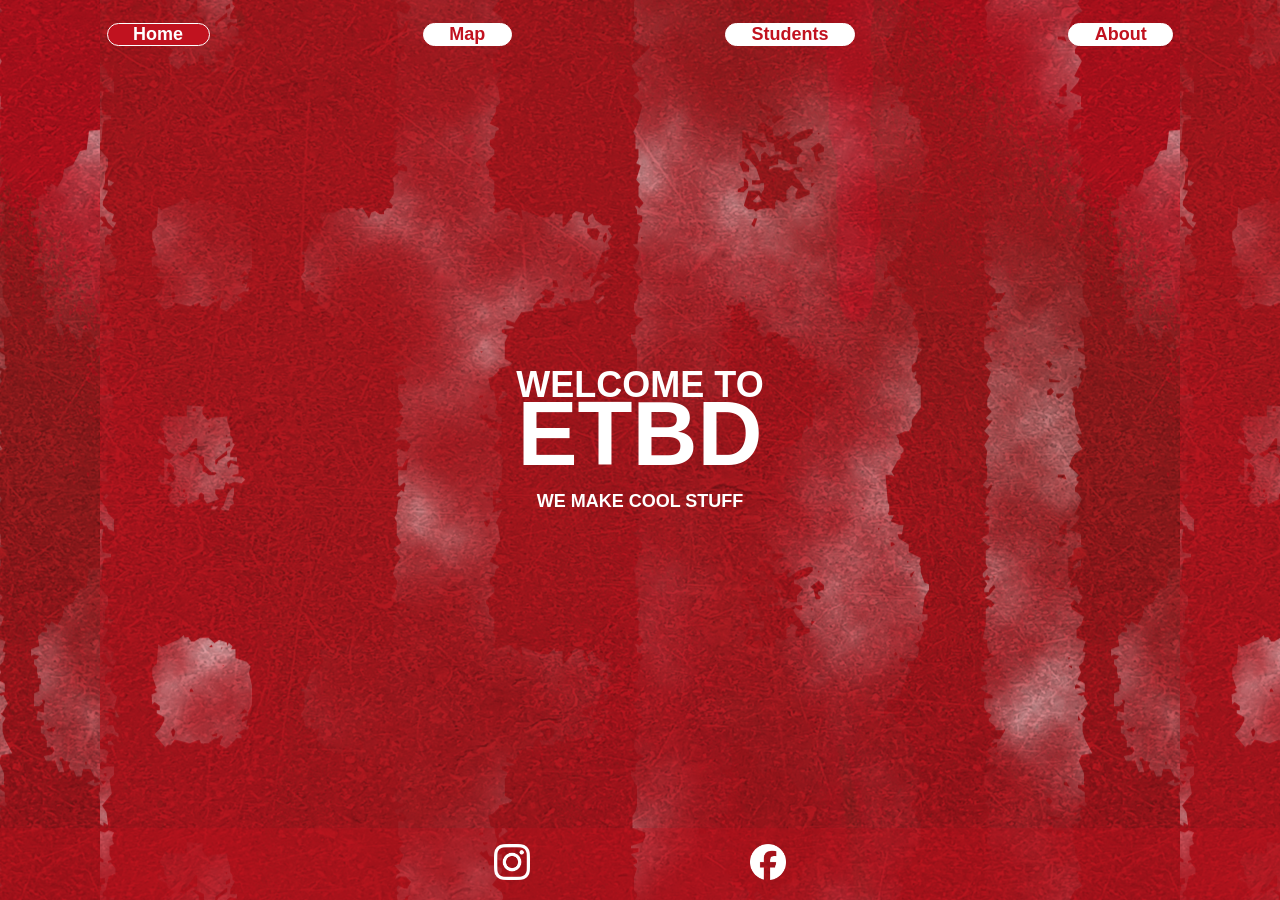
==== index.html @ b8ee252c "links" ====
<!DOCTYPE html>
<html lang="en">
<head>
    <meta charset="UTF-8">
    <meta name="viewport" content="width=device-width, initial-scale=1.0">
    <title>Campus Map</title>
    <link rel="stylesheet" href="styles.css">
</head>
<body>

    <div class="navigationBar">
        <ul>
            <li class="currentPage">
                Home
            </li>
            <li onclick="pageLocation('map')">
                Map
            </li>
            <li onclick="pageLocation('students')">
                Students
            </li>
            <li onclick="pageLocation('about')">
                About
            </li>
        </ul>
    </div>
    <div class="welcome">
        WELCOME TO <br> <span>ETBD</span>
        <br>
        <div class="weMakeCoolStuff">
            WE MAKE COOL STUFF
        </div>
    </div>
    <div class="footerHolder">
        <div class="footer">
            <ul>
                <li onclick="goInstagram()">
                    <img src="img/instagram.png">
                </li>
                <li onclick="goFacebook()">
                    <img src="img/facebook.png">
                </li>
            </ul>
        </div>
    </div>
    <script src="script.js"></script>
</body>
</html>
---- styles.css ----
body{
    margin: 0;
    padding: 0;
    /* background-color: #161616; */
    background-image: url(img/background.png);
    background-size: fill;
    background-position: center;
    /* height: 100vh; */
    background-color: #c1121f;
}

.navigationBar{
    position: absolute;
    width: 100%;
    display: flex;
    height: 8vh;
    top: 0;
}

.navigationBar ul{
    margin-left: 0;
    padding-left: 0;
    display: flex;
    width: 100%;
    justify-content: space-around;
    align-items: center;
    height: 4vh;
}

.navigationBar ul li{
    list-style: none;
    padding-left: 2%;
    padding-right: 2%;
    border-radius: 2vh;
    font-family: Arial, Helvetica, sans-serif;
    color: #C1121F;
    font-size: 2vh;
    border: 0.1vh solid #FFFFFF;
    font-weight: 800;
    background-color: #FFFFFF;
}

.navigationBar ul li:hover{
    cursor: pointer;
    background-color: #c1121f;
    color: #FFFFFF;
    border: 0.1vh solid #FFFFFF;
}
.welcome{
    color: #FFFFFF;
    font-family: Arial, Helvetica, sans-serif;
    font-weight: 800;
    text-align: center;
    width: 100%;
    margin-top: 40vh;
    font-size: 4vh;
    line-height: 5.5vh;
}
.welcome span{
    font-size: 10vh;
}
.welcome .weMakeCoolStuff{
    font-size: 2vh;
    animation: 2s weMakeCoolStuff infinite;
}
@keyframes weMakeCoolStuff{
    0%{
        font-family: Arial, Helvetica, sans-serif'
    }
    10%{
        font-family: 'Courier New', Courier, monospace;
    }
    20%{
        font-family: 'Trebuchet MS', 'Lucida Sans Unicode', 'Lucida Grande', 'Lucida Sans', Arial, sans-serif;
    }
    30%{
        font-family: Georgia, 'Times New Roman', Times, serif;
    }
    40%{
        font-family: Cambria, Cochin, Georgia, Times, 'Times New Roman', serif;
    }
    50%{
        font-family: 'Segoe UI', Tahoma, Geneva, Verdana, sans-serif
    }
    60%{
        font-family:'Lucida Sans', 'Lucida Sans Regular', 'Lucida Grande', 'Lucida Sans Unicode', Geneva, Verdana, sans-serif
    }
    70%{
        font-family:'Franklin Gothic Medium', 'Arial Narrow', Arial, sans-serif
    }
    80%{
        font-family: Impact, Haettenschweiler, 'Arial Narrow Bold', sans-serif;
    }
    90%{
        font-family:'Gill Sans', 'Gill Sans MT', Calibri, 'Trebuchet MS', sans-serif;
    }
    100%{
        font-family: Cambria, Cochin, Georgia, Times, 'Times New Roman', serif;
    }
}
.introPopup{
    position: fixed;
    top: 0;
    left: 0;
    width: 100%;
    height: 100vh;
    background-color: rgba(0, 0, 0, 0.75);
    display: flex;
    justify-content: center;
    align-items: center;
    z-index: 999;
}
.navigationBar ul li.currentPage{
    background-color: #c1121f;
    color: #FFFFFF;
}
.popupBox{
    width: 40%;
    min-width: 300px;
    padding: 3vh;
    background-color: #c1121f;
    border: 0.2vh solid #FFFFFF;
    border-radius: 2vh;
    color: white;
    font-family: Arial, Helvetica, sans-serif;
    text-align: center;
}

.popupBox h1{
    margin-top: 0;
    font-size: 3vh;
}

.popupBox p{
    font-size: 1.8vh;
    line-height: 1.5;
}

.popupBox ul{
    text-align: left;
    margin: 2vh auto;
    width: 80%;
}

.popupBox li{
    margin-bottom: 1vh;
    font-size: 1.6vh;
}

.popupBox button{
    padding: 1vh 2vh;
    border: 0.1vh solid white;
    background-color: #c1121f;
    color: white;
    border-radius: 1vh;
    font-weight: bold;
    cursor: pointer;
}

.popupBox button:hover{
    background-color: white;
    color: #161616;
}
.students{
    width: 80%;
    margin-left: 10%;
    color: #000000;
    font-family: Arial, Helvetica, sans-serif;
    margin-top: 10vh;
    background-color: #FFFFFF;
    border-radius: 1vh;
    padding-bottom: 1vh;
    padding-top: 2vh;
    margin-bottom: 10vh;
}
.search{
    background-color: #bababa;
    width: 80%;
    margin-left: 10%;
    height: 2vh;
    border-radius: 2vh;
    color: #FFFFFF;
    padding-left: 1vh;
    margin-top: 1vh;
}
.students .title{
    text-align: center;
    font-weight: 800;
}
.studentList ul{
    list-style-type: none;
}
.students .red::before{
    content: '';
    display: inline-block;
    width: 1vh;
    height: 1vh;
    background-color: #f00000;
    border-radius: 0.5vh;
    margin-right: 0.5vh;
}
.students .orange::before{
    content: '';
    display: inline-block;
    width: 1vh;
    height: 1vh;
    background-color: #f0a000;
    border-radius: 0.5vh;
    margin-right: 0.5vh;
}
.students .yellow::before{
    content: '';
    display: inline-block;
    width: 1vh;
    height: 1vh;
    background-color: #efd126;
    border-radius: 0.5vh;
    margin-right: 0.5vh;
}
.students .green::before{
    content: '';
    display: inline-block;
    width: 1vh;
    height: 1vh;
    background-color: #0bc52a;
    border-radius: 0.5vh;
    margin-right: 0.5vh;
}
.students .blue::before{
    content: '';
    display: inline-block;
    width: 1vh;
    height: 1vh;
    background-color: #0f82cf;
    border-radius: 0.5vh;
    margin-right: 0.5vh;
}
.about{
    width: 80%;
    margin-left: 10%;
    margin-top: 14vh;
    color: #FFFFFF;
    font-family: Arial, Helvetica, sans-serif;
}
.about .title{
    font-size: 4vh;
    font-weight: 700;
    margin-bottom: 1vh;
    color: #c1121f;
    background-color: #FFFFFF;
    width: fit-content;
    padding: 0.4vh;
}
.footerHolder{
    width: 100%;
    height: 8vh;
    background-color: #c1121f50;
    position: fixed;
    bottom: 0;
}
.footer{
    margin-bottom: 2vh;
    justify-content: center;
    width: 40%;
    margin-left: 30%;
}
.footer ul{
    width: 100%;
    margin-left: 30%;
    display: flex;
    justify-content: space-around;
    margin-left: 0vh;
    padding-left: 0vh;
}
.footer ul li{
    list-style-type: none;
    padding-left: 0vh;
    margin-left: 0vh;
}
.footer ul li img{
    height: 4vh;
}
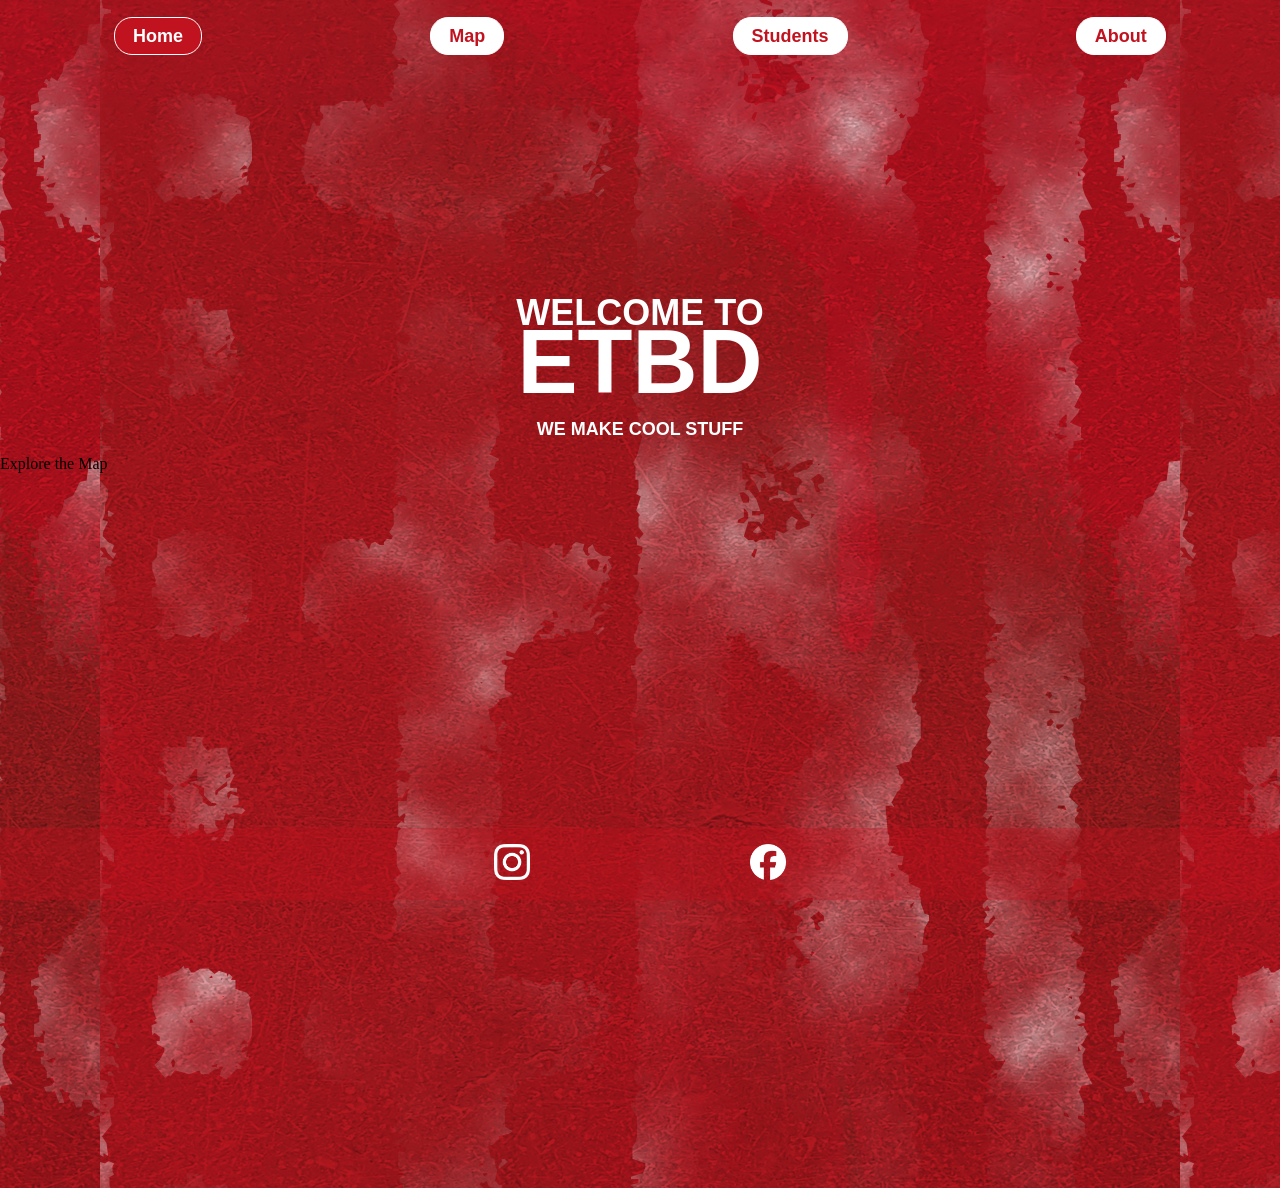
==== commit abf59231: "add CTA button underneath title" ====
--- a/index.html
+++ b/index.html
@@ -31,6 +31,8 @@
             WE MAKE COOL STUFF
         </div>
     </div>
+
+<div class="ctaButton" onclick="pageLocation('map')">Explore the Map</div>    
     <div class="footerHolder">
         <div class="footer">
             <ul>
--- a/styles.css
+++ b/styles.css
@@ -1,11 +1,10 @@
 body{
     margin: 0;
     padding: 0;
-    /* background-color: #161616; */
     background-image: url(img/background.png);
     background-size: fill;
     background-position: center;
-    /* height: 100vh; */
+    min-height: 100vh;
     background-color: #c1121f;
 }
 
@@ -15,57 +14,67 @@
     display: flex;
     height: 8vh;
     top: 0;
+    left: 0;
+    z-index: 10;
 }
 
 .navigationBar ul{
-    margin-left: 0;
-    padding-left: 0;
+    margin: 0;
+    padding: 0;
     display: flex;
     width: 100%;
     justify-content: space-around;
     align-items: center;
-    height: 4vh;
+    height: 8vh;
 }
 
 .navigationBar ul li{
     list-style: none;
-    padding-left: 2%;
-    padding-right: 2%;
+    padding: 0.8vh 2vh;
     border-radius: 2vh;
     font-family: Arial, Helvetica, sans-serif;
-    color: #C1121F;
+    color: #c1121f;
     font-size: 2vh;
-    border: 0.1vh solid #FFFFFF;
+    border: 0.1vh solid #ffffff;
     font-weight: 800;
-    background-color: #FFFFFF;
+    background-color: #ffffff;
 }
 
 .navigationBar ul li:hover{
     cursor: pointer;
     background-color: #c1121f;
-    color: #FFFFFF;
-    border: 0.1vh solid #FFFFFF;
-}
+    color: #ffffff;
+    border: 0.1vh solid #ffffff;
+}
+
+.navigationBar ul li.currentPage{
+    background-color: #c1121f;
+    color: #ffffff;
+}
+
 .welcome{
-    color: #FFFFFF;
+    color: #ffffff;
     font-family: Arial, Helvetica, sans-serif;
     font-weight: 800;
     text-align: center;
     width: 100%;
-    margin-top: 40vh;
+    margin-top: 32vh;
     font-size: 4vh;
     line-height: 5.5vh;
 }
+
 .welcome span{
     font-size: 10vh;
 }
-.welcome .weMakeCoolStuff{
+
+.weMakeCoolStuff{
     font-size: 2vh;
-    animation: 2s weMakeCoolStuff infinite;
-}
+    animation: weMakeCoolStuff 2s infinite;
+}
+
 @keyframes weMakeCoolStuff{
     0%{
-        font-family: Arial, Helvetica, sans-serif'
+        font-family: Arial, Helvetica, sans-serif;
     }
     10%{
         font-family: 'Courier New', Courier, monospace;
@@ -80,24 +89,25 @@
         font-family: Cambria, Cochin, Georgia, Times, 'Times New Roman', serif;
     }
     50%{
-        font-family: 'Segoe UI', Tahoma, Geneva, Verdana, sans-serif
+        font-family: 'Segoe UI', Tahoma, Geneva, Verdana, sans-serif;
     }
     60%{
-        font-family:'Lucida Sans', 'Lucida Sans Regular', 'Lucida Grande', 'Lucida Sans Unicode', Geneva, Verdana, sans-serif
+        font-family: 'Lucida Sans', 'Lucida Sans Regular', 'Lucida Grande', 'Lucida Sans Unicode', Geneva, Verdana, sans-serif;
     }
     70%{
-        font-family:'Franklin Gothic Medium', 'Arial Narrow', Arial, sans-serif
+        font-family: 'Franklin Gothic Medium', 'Arial Narrow', Arial, sans-serif;
     }
     80%{
         font-family: Impact, Haettenschweiler, 'Arial Narrow Bold', sans-serif;
     }
     90%{
-        font-family:'Gill Sans', 'Gill Sans MT', Calibri, 'Trebuchet MS', sans-serif;
+        font-family: 'Gill Sans', 'Gill Sans MT', Calibri, 'Trebuchet MS', sans-serif;
     }
     100%{
         font-family: Cambria, Cochin, Georgia, Times, 'Times New Roman', serif;
     }
 }
+
 .introPopup{
     position: fixed;
     top: 0;
@@ -110,20 +120,18 @@
     align-items: center;
     z-index: 999;
 }
-.navigationBar ul li.currentPage{
-    background-color: #c1121f;
-    color: #FFFFFF;
-}
+
 .popupBox{
     width: 40%;
     min-width: 300px;
     padding: 3vh;
     background-color: #c1121f;
-    border: 0.2vh solid #FFFFFF;
+    border: 0.2vh solid #ffffff;
     border-radius: 2vh;
     color: white;
     font-family: Arial, Helvetica, sans-serif;
     text-align: center;
+    box-sizing: border-box;
 }
 
 .popupBox h1{
@@ -161,93 +169,101 @@
     background-color: white;
     color: #161616;
 }
+.class .title{
+    font-size: 2vh;
+}
+.class{
+    /* background-color: #bababa; */
+    margin-top: 4vh;
+    width: 80%;
+    margin-left: 10%;
+    border-radius: 1vh;
+    border: 0.2vh solid #bababa;
+    margin-bottom: 1vh;
+}
 .students{
     width: 80%;
     margin-left: 10%;
     color: #000000;
     font-family: Arial, Helvetica, sans-serif;
     margin-top: 10vh;
-    background-color: #FFFFFF;
+    background-color: #ffffff;
     border-radius: 1vh;
     padding-bottom: 1vh;
     padding-top: 2vh;
     margin-bottom: 10vh;
 }
+
 .search{
     background-color: #bababa;
     width: 80%;
     margin-left: 10%;
-    height: 2vh;
+    height: 2.5vh;
     border-radius: 2vh;
-    color: #FFFFFF;
+    color: #ffffff;
     padding-left: 1vh;
+    padding-top: 0.6vh;
     margin-top: 1vh;
-}
+    box-sizing: border-box;
+}
+
 .students .title{
     text-align: center;
     font-weight: 800;
 }
+
 .studentList ul{
     list-style-type: none;
-}
-.students .red::before{
-    content: '';
-    display: inline-block;
-    width: 1vh;
-    height: 1vh;
-    background-color: #f00000;
-    border-radius: 0.5vh;
-    margin-right: 0.5vh;
-}
-.students .orange::before{
-    content: '';
-    display: inline-block;
-    width: 1vh;
-    height: 1vh;
-    background-color: #f0a000;
-    border-radius: 0.5vh;
-    margin-right: 0.5vh;
-}
-.students .yellow::before{
-    content: '';
-    display: inline-block;
-    width: 1vh;
-    height: 1vh;
-    background-color: #efd126;
-    border-radius: 0.5vh;
-    margin-right: 0.5vh;
-}
-.students .green::before{
-    content: '';
-    display: inline-block;
-    width: 1vh;
-    height: 1vh;
-    background-color: #0bc52a;
-    border-radius: 0.5vh;
-    margin-right: 0.5vh;
-}
+    padding-left: 4vh;
+}
+
+.students .red::before,
+.students .orange::before,
+.students .yellow::before,
+.students .green::before,
 .students .blue::before{
     content: '';
     display: inline-block;
     width: 1vh;
     height: 1vh;
-    background-color: #0f82cf;
     border-radius: 0.5vh;
     margin-right: 0.5vh;
 }
+
+.students .red::before{
+    background-color: #f00000;
+}
+
+.students .orange::before{
+    background-color: #f0a000;
+}
+
+.students .yellow::before{
+    background-color: #efd126;
+}
+
+.students .green::before{
+    background-color: #0bc52a;
+}
+
+.students .blue::before{
+    background-color: #0f82cf;
+}
+
 .about{
     width: 80%;
     margin-left: 10%;
     margin-top: 14vh;
-    color: #FFFFFF;
+    color: #ffffff;
     font-family: Arial, Helvetica, sans-serif;
 }
+
 .about .title{
     font-size: 4vh;
     font-weight: 700;
     margin-bottom: 1vh;
     color: #c1121f;
-    background-color: #FFFFFF;
+    background-color: #ffffff;
     width: fit-content;
     padding: 0.4vh;
 }
@@ -278,5 +294,311 @@
     margin-left: 0vh;
 }
 .footer ul li img{
-    height: 4vh;
-}+        height: 4vh;
+}
+.mapPage{
+    width: 90%;
+    margin-left: 5%;
+    margin-top: 12vh;
+    font-family: Arial, Helvetica, sans-serif;
+}
+
+.mapHeader{
+    text-align: center;
+    color: #ffffff;
+    margin-bottom: 3vh;
+}
+
+.mapHeader h1{
+    margin-bottom: 1vh;
+    font-size: 4vh;
+}
+
+.mapHeader p{
+    margin-top: 0;
+    font-size: 2vh;
+}
+
+.floorButtons{
+    display: flex;
+    justify-content: center;
+    gap: 1vw;
+    flex-wrap: wrap;
+    margin-bottom: 3vh;
+}
+
+.floorButton{
+    padding: 1vh 2vh;
+    border: 0.1vh solid #ffffff;
+    background-color: #ffffff;
+    color: #c1121f;
+    border-radius: 1vh;
+    font-weight: 800;
+    font-size: 1.8vh;
+    cursor: pointer;
+}
+
+.floorButton:hover{
+    background-color: #c1121f;
+    color: #ffffff;
+}
+
+.floorButton.active{
+    background-color: #c1121f;
+    color: #ffffff;
+}
+
+.mapWrapper{
+    width: 100%;
+    display: flex;
+    justify-content: center;
+}
+
+.mapContainer{
+    display: none;
+    position: relative;
+    width: 100%;
+    max-width: 950px;
+    background-color: #ffffff;
+    border-radius: 1vh;
+    padding: 1.5vh;
+    box-sizing: border-box;
+}
+
+.mapContainer.activeMap{
+    display: block;
+}
+
+.floorMap{
+    width: 100%;
+    height: auto;
+    display: block;
+    border-radius: 0.5vh;
+}
+
+.mapPin{
+    position: absolute;
+    width: 3.2%;
+    aspect-ratio: 1 / 1;
+    border-radius: 50%;
+    border: 0.3vh solid #000000;
+    background-color: #000000;
+    cursor: pointer;
+    transform: translate(-50%, -50%);
+}
+
+.mapPin::after{
+    content: '';
+    position: absolute;
+    width: 0.25vh;
+    height: 2.2vh;
+    background-color: #000000;
+    left: 50%;
+    top: 100%;
+    transform: translateX(-50%);
+}
+
+.mapPin::before{
+    content: '';
+    position: absolute;
+    width: 1.1vh;
+    height: 1.1vh;
+    background-color: #ffffff;
+    border-radius: 50%;
+    top: 50%;
+    left: 50%;
+    transform: translate(-50%, -50%);
+}
+
+.mapPin:hover{
+    transform: translate(-50%, -50%) scale(1.08);
+}
+
+.pinOne{
+    left: 29.5%;
+    top: 34%;
+}
+
+.pinTwoA{
+    left: 43.5%;
+    top: 15.5%;
+}
+
+.pinTwoB{
+    left: 84%;
+    top: 54.5%;
+}
+
+.pinThreeA{
+    left: 27.5%;
+    top: 46%;
+}
+
+.pinThreeB{
+    left: 68.5%;
+    top: 82%;
+}
+
+.mapInfoPopup{
+    position: fixed;
+    top: 0;
+    left: 0;
+    width: 100%;
+    height: 100vh;
+    background-color: rgba(0, 0, 0, 0.7);
+    display: flex;
+    justify-content: center;
+    align-items: center;
+    z-index: 1000;
+}
+
+.mapInfoPopup.hidden{
+    display: none;
+}
+
+.mapInfoBox{
+    position: relative;
+    width: 40%;
+    min-width: 300px;
+    max-width: 520px;
+    background-color: #ffffff;
+    color: #161616;
+    border-radius: 2vh;
+    padding: 3vh;
+    box-sizing: border-box;
+    text-align: left;
+}
+
+.mapInfoBox h2{
+    margin-top: 0;
+    color: #c1121f;
+    font-size: 3vh;
+}
+
+.mapInfoBox p{
+    font-size: 1.8vh;
+    line-height: 1.5;
+}
+
+.closeInfoButton{
+    position: absolute;
+    top: 1.2vh;
+    right: 1.2vh;
+    border: none;
+    background: none;
+    font-size: 2.5vh;
+    cursor: pointer;
+    color: #c1121f;
+    font-weight: bold;
+}
+
+@media screen and (max-width: 768px){
+    .mapPage{
+        width: 96%;
+        margin-left: 2%;
+        margin-top: 11vh;
+    }
+
+    .mapHeader h1{
+        font-size: 3vh;
+    }
+
+    .mapHeader p{
+        font-size: 1.7vh;
+    }
+
+    .mapInfoBox{
+        width: 88%;
+    }
+
+    .mapPin{
+        width: 4.8%;
+    }
+
+    .popupBox{
+        width: 88%;
+    }
+}
+.about {
+   width: 90%;
+   max-width: 800px;
+   margin: 40px auto;
+   text-align: center;
+   margin-top: 14vh;
+}
+
+
+.title {
+   font-size: 2em;
+   margin-bottom: 20px;
+}
+
+
+.information {
+   font-size: 1em;
+   line-height: 1.6;
+}
+
+
+
+
+.carousel-container {
+   position: relative;
+   overflow: hidden;
+   width: 90%;
+   max-width: 600px;        
+   margin: 40px auto;
+   background-color: #f0f0f0;
+   padding-bottom: 20px;
+   border-radius: 10px;
+}
+
+
+
+
+.carousel-track {
+   display: flex;
+   transition: transform 0.4s ease-in-out;
+   gap: 10px;                
+}
+
+
+
+
+.carousel-track img {
+   flex: 0 0 auto;           
+   width: 200px;              
+   aspect-ratio: 1 / 1;      
+   object-fit: cover;         
+   border-radius: 5px;
+}
+
+
+
+
+.carousel-btn {
+   position: absolute;
+   top: 50%;
+   transform: translateY(-50%);
+   background-color: rgba(0,0,0,0.5);
+   color: white;
+   border: none;
+   padding: 10px 15px;
+   cursor: pointer;
+   border-radius: 50%;
+   font-size: 18px;
+   z-index: 10;
+}
+
+
+.carousel-btn.prev { left: 10px; }
+.carousel-btn.next { right: 10px; }
+
+
+
+
+@media screen and (max-width: 768px) {
+   .carousel-track img {
+       width: 120px;         
+   }
+}
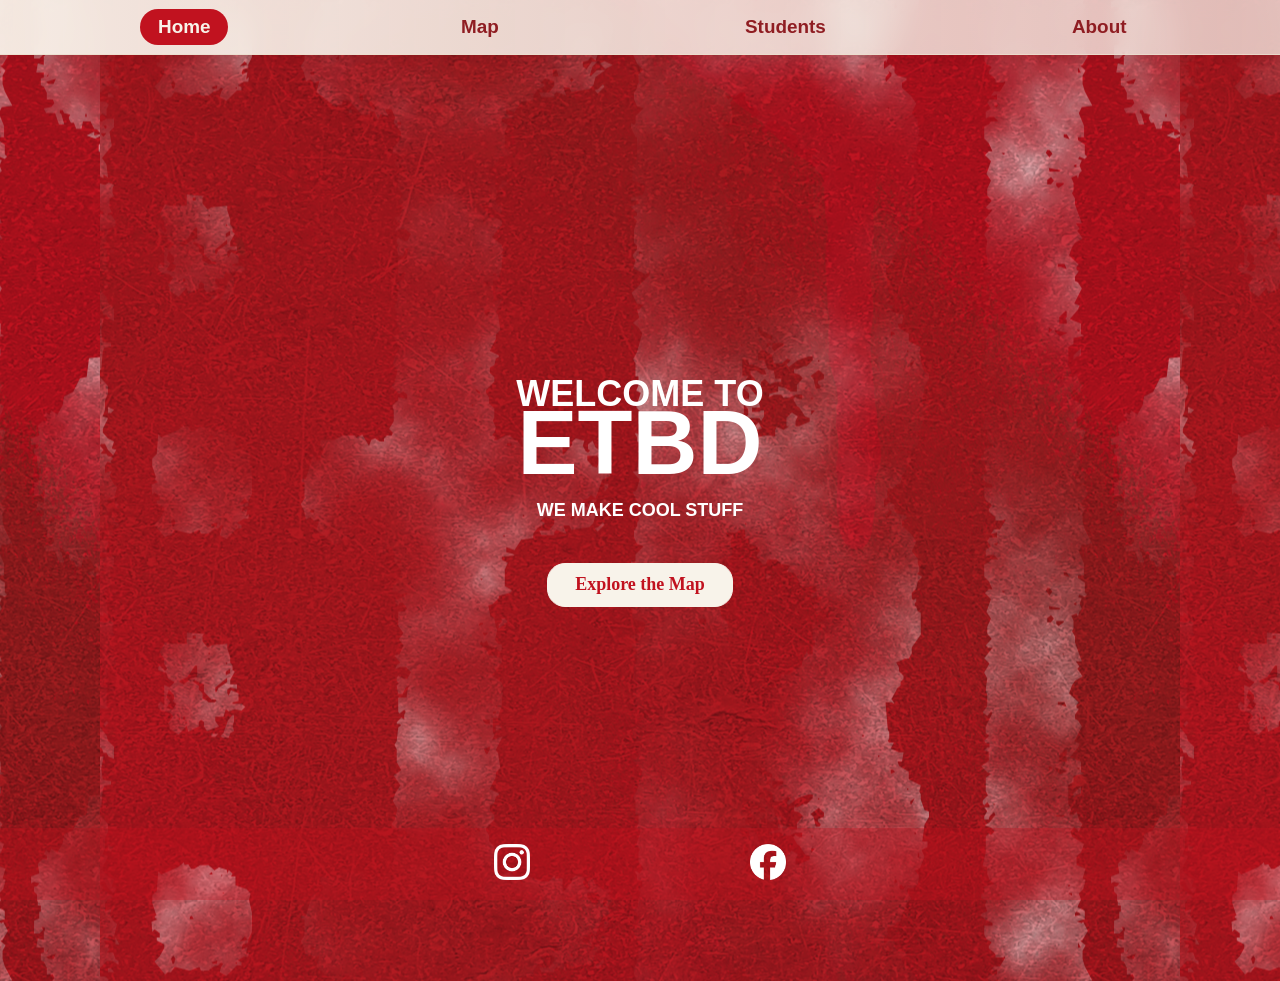
==== commit 55e9e6de: "add google tag for analytics" ====
--- a/index.html
+++ b/index.html
@@ -1,6 +1,17 @@
 <!DOCTYPE html>
 <html lang="en">
 <head>
+
+<!-- Google tag (gtag.js) -->
+<script async src="https://www.googletagmanager.com/gtag/js?id=G-32Y0ZCCJEY"></script>
+<script>
+  window.dataLayer = window.dataLayer || [];
+  function gtag(){dataLayer.push(arguments);}
+  gtag('js', new Date());
+
+  gtag('config', 'G-32Y0ZCCJEY');
+</script>
+    
     <meta charset="UTF-8">
     <meta name="viewport" content="width=device-width, initial-scale=1.0">
     <title>Campus Map</title>
--- a/styles.css
+++ b/styles.css
@@ -1,55 +1,73 @@
 body{
     margin: 0;
-    padding: 0;
     background-image: url(img/background.png);
     background-size: fill;
     background-position: center;
     min-height: 100vh;
     background-color: #c1121f;
-}
-
-.navigationBar{
-    position: absolute;
-    width: 100%;
-    display: flex;
-    height: 8vh;
+    padding-top: 9vh;
+
+}
+
+.navigationBar {
+    position: fixed;
     top: 0;
     left: 0;
-    z-index: 10;
-}
+    width: 100%;
+    height: 6vh;
+    display: flex;
+    justify-content: center;
+    align-items: center;
+    z-index: 1000;
+
+    background: linear-gradient(
+        90deg,
+        rgba(248, 243, 234, 0.95),
+        rgba(248, 243, 234, 0.75)
+    );
+
+    backdrop-filter: blur(10px);
+    -webkit-backdrop-filter: blur(10px);
+
+    border-bottom: 0.1vh solid rgba(234, 223, 206, 0.8);
+    box-shadow: 0 0.4vh 1.2vh rgba(0,0,0,0.06);
+}
+
 
 .navigationBar ul{
+    width: 90%;
+    max-width: 1000px;
     margin: 0;
     padding: 0;
     display: flex;
-    width: 100%;
-    justify-content: space-around;
+    justify-content: space-between;
     align-items: center;
-    height: 8vh;
 }
 
 .navigationBar ul li{
     list-style: none;
-    padding: 0.8vh 2vh;
-    border-radius: 2vh;
+    padding: 0.8vh 1.5vh;
+    border-radius: 999px;
     font-family: Arial, Helvetica, sans-serif;
-    color: #c1121f;
-    font-size: 2vh;
-    border: 0.1vh solid #ffffff;
-    font-weight: 800;
-    background-color: #ffffff;
+    font-size: 2.1vh;
+    font-weight: 700;
+    color: #8f1d22;
+    background: none;
+    border: none;
+    transition: all 0.2s ease;
+
 }
 
 .navigationBar ul li:hover{
     cursor: pointer;
-    background-color: #c1121f;
-    color: #ffffff;
-    border: 0.1vh solid #ffffff;
+    background-color: rgba(193, 18, 31, 0.08);
+    color: #c1121f;
 }
 
 .navigationBar ul li.currentPage{
     background-color: #c1121f;
-    color: #ffffff;
+    color: #f8f3ea;
+    padding: 0.8vh 2vh;
 }
 
 .welcome{
@@ -155,61 +173,106 @@
     font-size: 1.6vh;
 }
 
-.popupBox button{
+.popupBox button {
     padding: 1vh 2vh;
-    border: 0.1vh solid white;
+    border: 0.1vh solid #f8f3ea;
+    background-color: #f8f3ea;
+    color: #c1121f;
+    border-radius: 1vh;
+    font-weight: 800;
+    cursor: pointer;
+    transition: all 0.2s ease;
+}
+
+.popupBox button:hover {
     background-color: #c1121f;
-    color: white;
-    border-radius: 1vh;
-    font-weight: bold;
-    cursor: pointer;
-}
-
-.popupBox button:hover{
-    background-color: white;
-    color: #161616;
-}
+    color: #f8f3ea;
+    border: 0.1vh solid #f8f3ea;
+}
+
 .class .title{
-    font-size: 2vh;
-}
+    font-size: 2.2vh;
+    font-weight: 800;
+    color: #c1121f;
+    margin-bottom: 1vh;
+    padding-bottom: 0.5vh;
+    border-bottom: 0.2vh solid #f0f0f0;}
 .class{
     /* background-color: #bababa; */
-    margin-top: 4vh;
     width: 80%;
-    margin-left: 10%;
-    border-radius: 1vh;
-    border: 0.2vh solid #bababa;
-    margin-bottom: 1vh;
-}
+    margin: 3vh auto;
+    padding: 2vh;
+    border-radius: 1.5vh;
+    border: 1px solid #eadfce;
+    background-color: #ffffff;
+    box-shadow: 0 0.5vh 1.5vh rgba(0,0,0,0.08);
+    transition: transform 0.2s ease, box-shadow 0.2s ease;
+
+}
+
+.class:hover {
+    transform: translateY(-0.3vh);
+    box-shadow: 0 0.8vh 2vh rgba(0,0,0,0.12);
+}
+
 .students{
     width: 80%;
     margin-left: 10%;
     color: #000000;
     font-family: Arial, Helvetica, sans-serif;
     margin-top: 10vh;
-    background-color: #ffffff;
+    background-color: #f8f3ea;
     border-radius: 1vh;
     padding-bottom: 1vh;
     padding-top: 2vh;
     margin-bottom: 10vh;
-}
-
-.search{
-    background-color: #bababa;
+    padding: 4vh 0;
+
+}
+
+.search {
     width: 80%;
-    margin-left: 10%;
-    height: 2.5vh;
-    border-radius: 2vh;
-    color: #ffffff;
-    padding-left: 1vh;
-    padding-top: 0.6vh;
-    margin-top: 1vh;
-    box-sizing: border-box;
+    margin-left: 8%;
+    padding: 1.2vh 2vh;
+    border-radius: 999px;
+    background-color: #f8f3ea;
+    color: #8f1d22;
+    font-size: 1.6vh;
+    border: 0.1vh solid #eadfce;
+    box-shadow: inset 0 0.2vh 0.6vh rgba(0,0,0,0.04);
+    outline: none;
+    transition: all 0.2s ease;
+}
+
+.search:focus {
+    border-color: #c1121f;
+    box-shadow: 0 0 0 0.3vh rgba(193, 18, 31, 0.15);
+}
+
+.search {
+    cursor: text;
 }
 
 .students .title{
     text-align: center;
     font-weight: 800;
+    padding-right: 4vh;
+    padding-left: 4vh;
+}
+.studentList {
+    padding-left: 0;
+    margin: 0;
+}
+
+.studentList li {
+    padding: 0.8vh 1vh;
+    margin: 0.5vh 0;
+    border-radius: 0.8vh;
+    transition: background 0.2s ease;
+}
+
+.studentList li:hover {
+    background-color: #f7f7f7;
 }
 
 .studentList ul{
@@ -251,11 +314,10 @@
 }
 
 .about{
-    width: 80%;
-    margin-left: 10%;
-    margin-top: 14vh;
-    color: #ffffff;
-    font-family: Arial, Helvetica, sans-serif;
+    width: 90%;
+    max-width: 700px;
+    margin: 14vh auto 10vh auto;
+    text-align: left; 
 }
 
 .about .title{
@@ -267,6 +329,23 @@
     width: fit-content;
     padding: 0.4vh;
 }
+
+.section{
+    background-color: #ffffff;
+    color: #c1121f;
+    border-radius: 1.5vh;
+    padding: 2vh 2.5vh;
+    margin-bottom: 2vh;
+    box-shadow: 0 0.5vh 1vh rgba(0,0,0,0.1);
+    border: 1px solid #eadfce;
+
+}
+
+.information, .section p{
+    font-size: 1.8vh;
+    line-height: 1.7;
+}
+
 .footerHolder{
     width: 100%;
     height: 8vh;
@@ -329,9 +408,9 @@
 
 .floorButton{
     padding: 1vh 2vh;
-    border: 0.1vh solid #ffffff;
-    background-color: #ffffff;
-    color: #c1121f;
+    background-color: #f8f3ea;
+    color: #c1121f;
+    border: 0.1vh solid #f8f3ea;
     border-radius: 1vh;
     font-weight: 800;
     font-size: 1.8vh;
@@ -445,11 +524,12 @@
     left: 0;
     width: 100%;
     height: 100vh;
-    background-color: rgba(0, 0, 0, 0.7);
     display: flex;
     justify-content: center;
     align-items: center;
     z-index: 1000;
+    background-color: rgba(30, 20, 10, 0.55);
+
 }
 
 .mapInfoPopup.hidden{
@@ -461,7 +541,7 @@
     width: 40%;
     min-width: 300px;
     max-width: 520px;
-    background-color: #ffffff;
+    background-color: #f8f3ea;
     color: #161616;
     border-radius: 2vh;
     padding: 3vh;
@@ -492,6 +572,22 @@
     font-weight: bold;
 }
 
+.ctaButton{
+    margin-top: 3vh;
+    padding: 1.2vh 3vh;
+    background-color: #f8f3ea;
+    color: #c1121f;
+    border: 0.1vh solid #f8f3ea;
+    font-weight: 800;
+    border-radius: 2vh;
+    font-size: 2vh;
+    cursor: pointer;
+    transition: all 0.2s ease;
+    display: block;
+    width: fit-content;
+    margin: 3vh auto;
+}
+
 @media screen and (max-width: 768px){
     .mapPage{
         width: 96%;
@@ -528,18 +624,103 @@
 }
 
 
-.title {
-   font-size: 2em;
-   margin-bottom: 20px;
-}
-
+.title{
+    font-size: 3.5vh;
+    font-weight: 800;
+    margin-bottom: 2vh;
+    text-align: center;
+}
+
+.title::after{
+    content: '';
+    display: block;
+    width: 6vh;
+    height: 0.3vh;
+    background-color: #ffffff;
+    margin: 1vh auto 0 auto;
+}
+
+
+.aboutPage{
+    width: 90%;
+    margin-left: 5%;
+    margin-top: 12vh;
+    font-family: Arial, Helvetica, sans-serif;
+}
+
+.aboutHeader{
+    text-align: center;
+    color: #ffffff;
+    margin-bottom: 3vh;
+}
+
+.aboutHeader h1{
+    margin-bottom: 1vh;
+    font-size: 4vh;
+}
+
+.aboutHeader p{
+    margin-top: 0;
+    font-size: 2vh;
+}
+
+.aboutContainer{
+    width: 100%;
+    max-width: 950px;
+    margin: 0 auto;
+    background-color: #ffffff;
+    border-radius: 1vh;
+    padding: 2vh;
+    box-sizing: border-box;
+    border: 1px solid #eadfce;
+
+}
+
+.aboutCard{
+    margin-bottom: 2vh;
+    font-size: 2.2vh;
+    line-height: 1.6;
+    color: #c1121f;
+}
+
+.aboutCTA{
+    margin-top: 3vh;
+    margin-bottom: 10vh;
+    text-align: center;
+    padding: 1vh 2vh;
+    background-color: #f8f3ea;
+    color: #c1121f;
+    border: 0.1vh solid #f8f3ea;
+    border-radius: 1vh;
+    font-weight: 800;
+    width: fit-content;
+    margin-left: auto;
+    margin-right: auto;
+    cursor: pointer;
+}
+
+.aboutCTA:hover{
+    background-color: #c1121f;
+    color: #ffffff;
+}
 
 .information {
    font-size: 1em;
    line-height: 1.6;
 }
 
-
+.aboutImage{
+    display: flex;
+    justify-content: center;
+    margin-bottom: 3vh;
+}
+
+.aboutImage img{
+    width: 100%;
+    max-width: 950px; 
+    border-radius: 1vh;
+    object-fit: cover;
+}
 
 
 .carousel-container {
@@ -602,3 +783,6 @@
        width: 120px;         
    }
 }
+
+
+
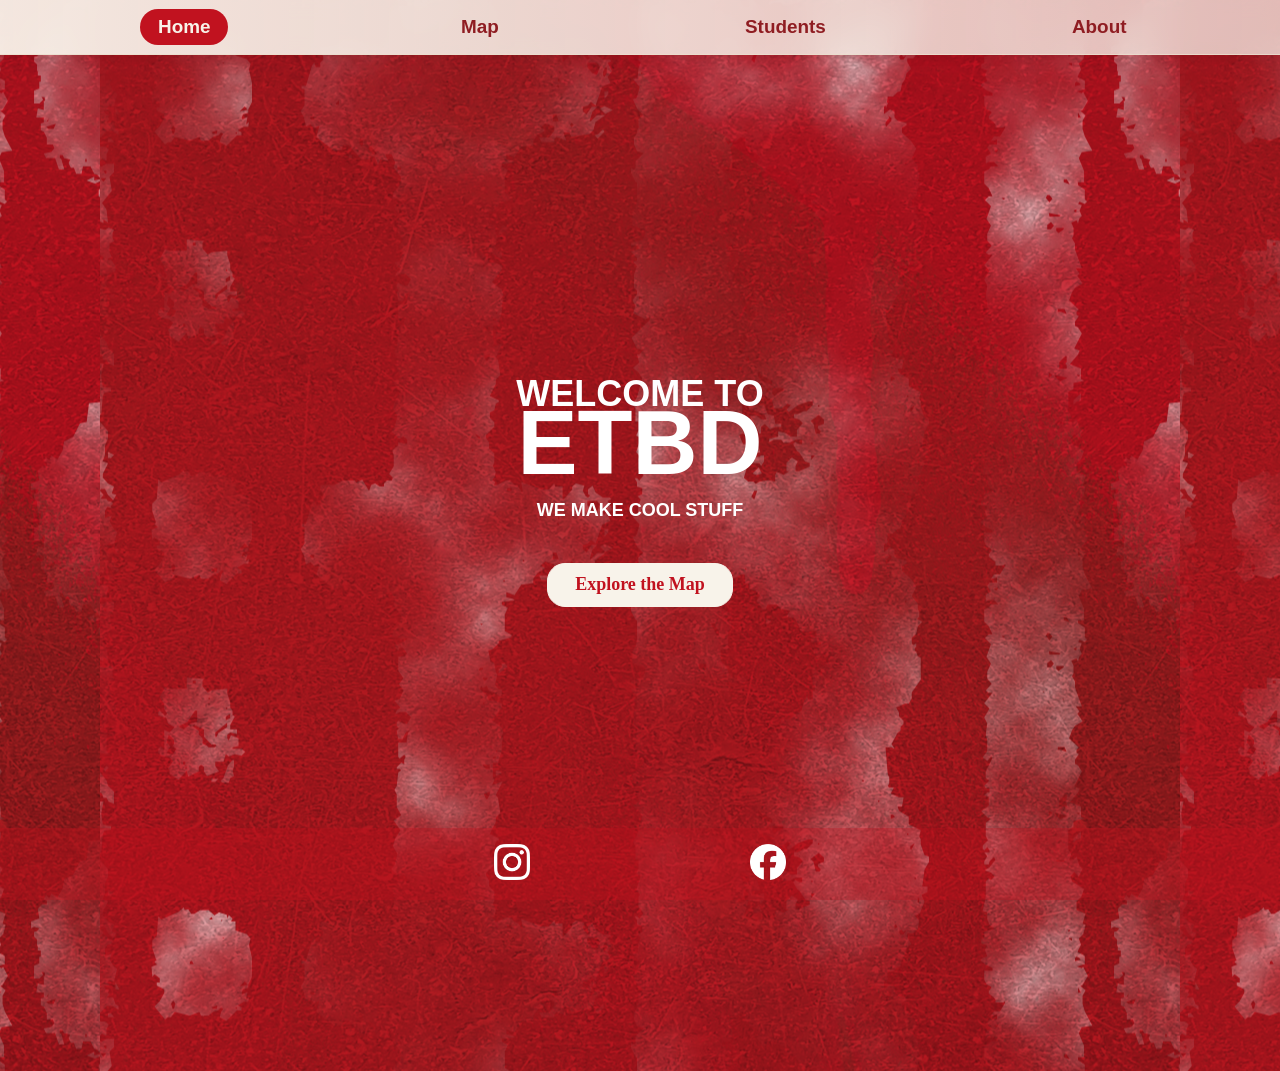
==== commit d8aff8c3: "changed the titles to be consistent" ====
--- a/index.html
+++ b/index.html
@@ -14,7 +14,7 @@
     
     <meta charset="UTF-8">
     <meta name="viewport" content="width=device-width, initial-scale=1.0">
-    <title>Campus Map</title>
+    <title>Home | ETBD Expo</title>
     <link rel="stylesheet" href="styles.css">
 </head>
 <body>
--- a/styles.css
+++ b/styles.css
@@ -6,7 +6,7 @@
     min-height: 100vh;
     background-color: #c1121f;
     padding-top: 9vh;
-
+    padding-bottom: 10vh;
 }
 
 .navigationBar {
@@ -19,20 +19,16 @@
     justify-content: center;
     align-items: center;
     z-index: 1000;
-
     background: linear-gradient(
         90deg,
         rgba(248, 243, 234, 0.95),
         rgba(248, 243, 234, 0.75)
     );
-
     backdrop-filter: blur(10px);
     -webkit-backdrop-filter: blur(10px);
-
     border-bottom: 0.1vh solid rgba(234, 223, 206, 0.8);
     box-shadow: 0 0.4vh 1.2vh rgba(0,0,0,0.06);
 }
-
 
 .navigationBar ul{
     width: 90%;
@@ -55,7 +51,6 @@
     background: none;
     border: none;
     transition: all 0.2s ease;
-
 }
 
 .navigationBar ul li:hover{
@@ -196,7 +191,9 @@
     color: #c1121f;
     margin-bottom: 1vh;
     padding-bottom: 0.5vh;
-    border-bottom: 0.2vh solid #f0f0f0;}
+    border-bottom: 0.2vh solid #f0f0f0;
+}
+
 .class{
     /* background-color: #bababa; */
     width: 80%;
@@ -207,7 +204,6 @@
     background-color: #ffffff;
     box-shadow: 0 0.5vh 1.5vh rgba(0,0,0,0.08);
     transition: transform 0.2s ease, box-shadow 0.2s ease;
-
 }
 
 .class:hover {
@@ -227,7 +223,6 @@
     padding-top: 2vh;
     margin-bottom: 10vh;
     padding: 4vh 0;
-
 }
 
 .search {
@@ -242,15 +237,12 @@
     box-shadow: inset 0 0.2vh 0.6vh rgba(0,0,0,0.04);
     outline: none;
     transition: all 0.2s ease;
+    cursor: text;
 }
 
 .search:focus {
     border-color: #c1121f;
     box-shadow: 0 0 0 0.3vh rgba(193, 18, 31, 0.15);
-}
-
-.search {
-    cursor: text;
 }
 
 .students .title{
@@ -259,6 +251,7 @@
     padding-right: 4vh;
     padding-left: 4vh;
 }
+
 .studentList {
     padding-left: 0;
     margin: 0;
@@ -320,6 +313,70 @@
     text-align: left; 
 }
 
+.student .artistAlley::before{
+    background-color: #f0a000;
+    width: 1vh;
+    height: 1vh;
+    border-radius: 0.5vh;
+    content: "";
+    display: inline-block;
+    margin-right: 1vh;
+}
+.student .xrStage::before{
+    background-color: #50de5c;
+    width: 1vh;
+    height: 1vh;
+    border-radius: 0.5vh;
+    content: "";
+    display: inline-block;
+    margin-right: 1vh;
+}
+.student .refreshments::before{
+    background-color: #d958bf;
+    width: 1vh;
+    height: 1vh;
+    border-radius: 0.5vh;
+    content: "";
+    display: inline-block;
+    margin-right: 1vh;
+}
+
+.student .room203::before{
+    background-color: #f00004;
+    width: 1vh;
+    height: 1vh;
+    border-radius: 0.5vh;
+    content: "";
+    display: inline-block;
+    margin-right: 1vh;
+}
+.student .artistAlley::before{
+    background-color: #f0a000;
+    width: 1vh;
+    height: 1vh;
+    border-radius: 0.5vh;
+    content: "";
+    display: inline-block;
+    margin-right: 1vh;
+}
+.student .room160::before{
+    background-color: #1ec7ab;
+    width: 1vh;
+    height: 1vh;
+    border-radius: 0.5vh;
+    content: "";
+    display: inline-block;
+    margin-right: 1vh;
+}
+.student .other::before{
+    background-color: #2a2a2a;
+    width: 1vh;
+    height: 1vh;
+    border-radius: 0.5vh;
+    content: "";
+    display: inline-block;
+    margin-right: 1vh;
+}
 .about .title{
     font-size: 4vh;
     font-weight: 700;
@@ -338,7 +395,6 @@
     margin-bottom: 2vh;
     box-shadow: 0 0.5vh 1vh rgba(0,0,0,0.1);
     border: 1px solid #eadfce;
-
 }
 
 .information, .section p{
@@ -352,29 +408,35 @@
     background-color: #c1121f50;
     position: fixed;
     bottom: 0;
-}
+    left: 0;
+    z-index: 900;
+}
+
 .footer{
     margin-bottom: 2vh;
     justify-content: center;
     width: 40%;
     margin-left: 30%;
 }
+
 .footer ul{
     width: 100%;
-    margin-left: 30%;
     display: flex;
     justify-content: space-around;
     margin-left: 0vh;
     padding-left: 0vh;
 }
+
 .footer ul li{
     list-style-type: none;
     padding-left: 0vh;
     margin-left: 0vh;
 }
+
 .footer ul li img{
-        height: 4vh;
-}
+    height: 4vh;
+}
+
 .mapPage{
     width: 90%;
     margin-left: 5%;
@@ -398,50 +460,22 @@
     font-size: 2vh;
 }
 
-.floorButtons{
+.mapWrapper{
+    width: 100%;
     display: flex;
     justify-content: center;
-    gap: 1vw;
-    flex-wrap: wrap;
-    margin-bottom: 3vh;
-}
-
-.floorButton{
-    padding: 1vh 2vh;
-    background-color: #f8f3ea;
-    color: #c1121f;
-    border: 0.1vh solid #f8f3ea;
-    border-radius: 1vh;
-    font-weight: 800;
-    font-size: 1.8vh;
-    cursor: pointer;
-}
-
-.floorButton:hover{
-    background-color: #c1121f;
-    color: #ffffff;
-}
-
-.floorButton.active{
-    background-color: #c1121f;
-    color: #ffffff;
-}
-
-.mapWrapper{
-    width: 100%;
-    display: flex;
-    justify-content: center;
+    margin-bottom: 12vh;
 }
 
 .mapContainer{
-    display: none;
     position: relative;
     width: 100%;
-    max-width: 950px;
+    max-width: 1100px;
     background-color: #ffffff;
     border-radius: 1vh;
     padding: 1.5vh;
     box-sizing: border-box;
+    box-shadow: 0 0.5vh 1.5vh rgba(0,0,0,0.12);
 }
 
 .mapContainer.activeMap{
@@ -457,66 +491,38 @@
 
 .mapPin{
     position: absolute;
-    width: 3.2%;
+    width: 1.8%;
+    min-width: 16px;
+    max-width: 24px;
     aspect-ratio: 1 / 1;
     border-radius: 50%;
-    border: 0.3vh solid #000000;
-    background-color: #000000;
+    border: 0.18vw solid #ffffff;
+    background-color: #ff1d1d;
     cursor: pointer;
     transform: translate(-50%, -50%);
-}
-
-.mapPin::after{
-    content: '';
-    position: absolute;
-    width: 0.25vh;
-    height: 2.2vh;
-    background-color: #000000;
-    left: 50%;
-    top: 100%;
-    transform: translateX(-50%);
-}
-
-.mapPin::before{
-    content: '';
-    position: absolute;
-    width: 1.1vh;
-    height: 1.1vh;
-    background-color: #ffffff;
-    border-radius: 50%;
-    top: 50%;
-    left: 50%;
-    transform: translate(-50%, -50%);
+    box-shadow: 0 0 0 0.15vw rgba(0,0,0,0.2);
+    z-index: 5;
 }
 
 .mapPin:hover{
-    transform: translate(-50%, -50%) scale(1.08);
-}
-
-.pinOne{
-    left: 29.5%;
-    top: 34%;
-}
-
-.pinTwoA{
-    left: 43.5%;
-    top: 15.5%;
-}
-
-.pinTwoB{
-    left: 84%;
-    top: 54.5%;
-}
-
-.pinThreeA{
-    left: 27.5%;
-    top: 46%;
-}
-
-.pinThreeB{
-    left: 68.5%;
-    top: 82%;
-}
+    transform: translate(-50%, -50%) scale(1.1);
+}
+
+.pin1{ left: 21.7%; top: 13.8%; }   /* Anna's IMS 228 */
+.pin2{ left: 47.8%; top: 13.5%; }   /* Welcome Table */
+.pin3{ left: 61.2%; top: 13.4%; }   /* IMS 452 */
+.pin4{ left: 83.4%; top: 14.3%; }   /* IMS 489 */
+.pin5{ left: 80.2%; top: 20.9%; }   /* IMS 440 + IMS 430 */
+.pin6{ left: 42.6%; top: 44.1%; }   /* Activity */
+.pin7{ left: 52.0%; top: 43.4%; }   /* BVK's IMS 228 */
+.pin8{ left: 46.9%; top: 66.0%; }   /* IMS 317 */
+.pin9{ left: 55.2%; top: 84.2%; }   /* Artist Alley */
+.pin10{ left: 20.4%; top: 88.5%; }  /* IMS 461 */
+.pin11{ left: 43.3%; top: 93.8%; }  /* IMS 213 */
+.pin12{ left: 24.8%; top: 94.7%; }  /* Seating / Goodies */
+.pin13{ left: 42.5%; top: 98.2%; }  /* Activity 204 */
+.pin14{ left: 60.6%; top: 96.5%; }  /* IMS 487 */
+.pin15{ left: 47.2%; top: 69.7%; }  /* Food / Drinks */
 
 .mapInfoPopup{
     position: fixed;
@@ -529,7 +535,6 @@
     align-items: center;
     z-index: 1000;
     background-color: rgba(30, 20, 10, 0.55);
-
 }
 
 .mapInfoPopup.hidden{
@@ -588,33 +593,6 @@
     margin: 3vh auto;
 }
 
-@media screen and (max-width: 768px){
-    .mapPage{
-        width: 96%;
-        margin-left: 2%;
-        margin-top: 11vh;
-    }
-
-    .mapHeader h1{
-        font-size: 3vh;
-    }
-
-    .mapHeader p{
-        font-size: 1.7vh;
-    }
-
-    .mapInfoBox{
-        width: 88%;
-    }
-
-    .mapPin{
-        width: 4.8%;
-    }
-
-    .popupBox{
-        width: 88%;
-    }
-}
 .about {
    width: 90%;
    max-width: 800px;
@@ -622,7 +600,6 @@
    text-align: center;
    margin-top: 14vh;
 }
-
 
 .title{
     font-size: 3.5vh;
@@ -640,7 +617,6 @@
     margin: 1vh auto 0 auto;
 }
 
-
 .aboutPage{
     width: 90%;
     margin-left: 5%;
@@ -673,7 +649,6 @@
     padding: 2vh;
     box-sizing: border-box;
     border: 1px solid #eadfce;
-
 }
 
 .aboutCard{
@@ -722,40 +697,42 @@
     object-fit: cover;
 }
 
-
 .carousel-container {
    position: relative;
    overflow: hidden;
    width: 90%;
-   max-width: 600px;        
+   max-width: 600px;
    margin: 40px auto;
    background-color: #f0f0f0;
    padding-bottom: 20px;
    border-radius: 10px;
 }
 
-
-
-
 .carousel-track {
    display: flex;
    transition: transform 0.4s ease-in-out;
-   gap: 10px;                
-}
-
-
-
+   gap: 10px;
+}
 
 .carousel-track img {
-   flex: 0 0 auto;           
-   width: 200px;              
-   aspect-ratio: 1 / 1;      
-   object-fit: cover;         
+   flex: 0 0 auto;
+   width: 200px;
+   aspect-ratio: 1 / 1;
+   object-fit: cover;
    border-radius: 5px;
 }
 
-
-
+.carousel .indicators {
+    bottom: 10px !important;
+}
+
+.carousel .indicators .indicator-item {
+    margin: 0 8px !important;
+}
+
+.footerHolder {
+    margin-top: 20px;
+}
 
 .carousel-btn {
    position: absolute;
@@ -771,18 +748,69 @@
    z-index: 10;
 }
 
-
 .carousel-btn.prev { left: 10px; }
 .carousel-btn.next { right: 10px; }
 
-
-
+@media screen and (max-width: 768px){
+    .mapPage{
+        width: 96%;
+        margin-left: 2%;
+        margin-top: 11vh;
+    }
+
+    .mapHeader h1{
+        font-size: 3vh;
+    }
+
+    .mapHeader p,
+    .mapInfoBox p{
+        font-size: 1.7vh;
+    }
+
+    .mapInfoBox{
+        width: 88%;
+    }
+
+    .mapPin{
+        width: 2.4%;
+        min-width: 10px;
+        max-width: 14px;
+    }
+
+    .popupBox{
+        width: 88%;
+    }
+
+    .carousel-track img {
+        width: 120px;
+    }
+}
+
+.carousel {
+    height: 320px !important;
+    margin-top: 60px;
+    margin-bottom: 120px;
+}
+
+.carousel .carousel-item {
+    width: 250px !important;
+    height: 250px !important;
+}
+
+.carousel .carousel-item img {
+    width: 100%;
+    height: 100%;
+    object-fit: cover;
+    border-radius: 12px;
+}
 
 @media screen and (max-width: 768px) {
-   .carousel-track img {
-       width: 120px;         
-   }
-}
-
-
-
+    .carousel {
+        height: 240px !important;
+    }
+
+    .carousel .carousel-item {
+        width: 180px !important;
+        height: 180px !important;
+    }
+}
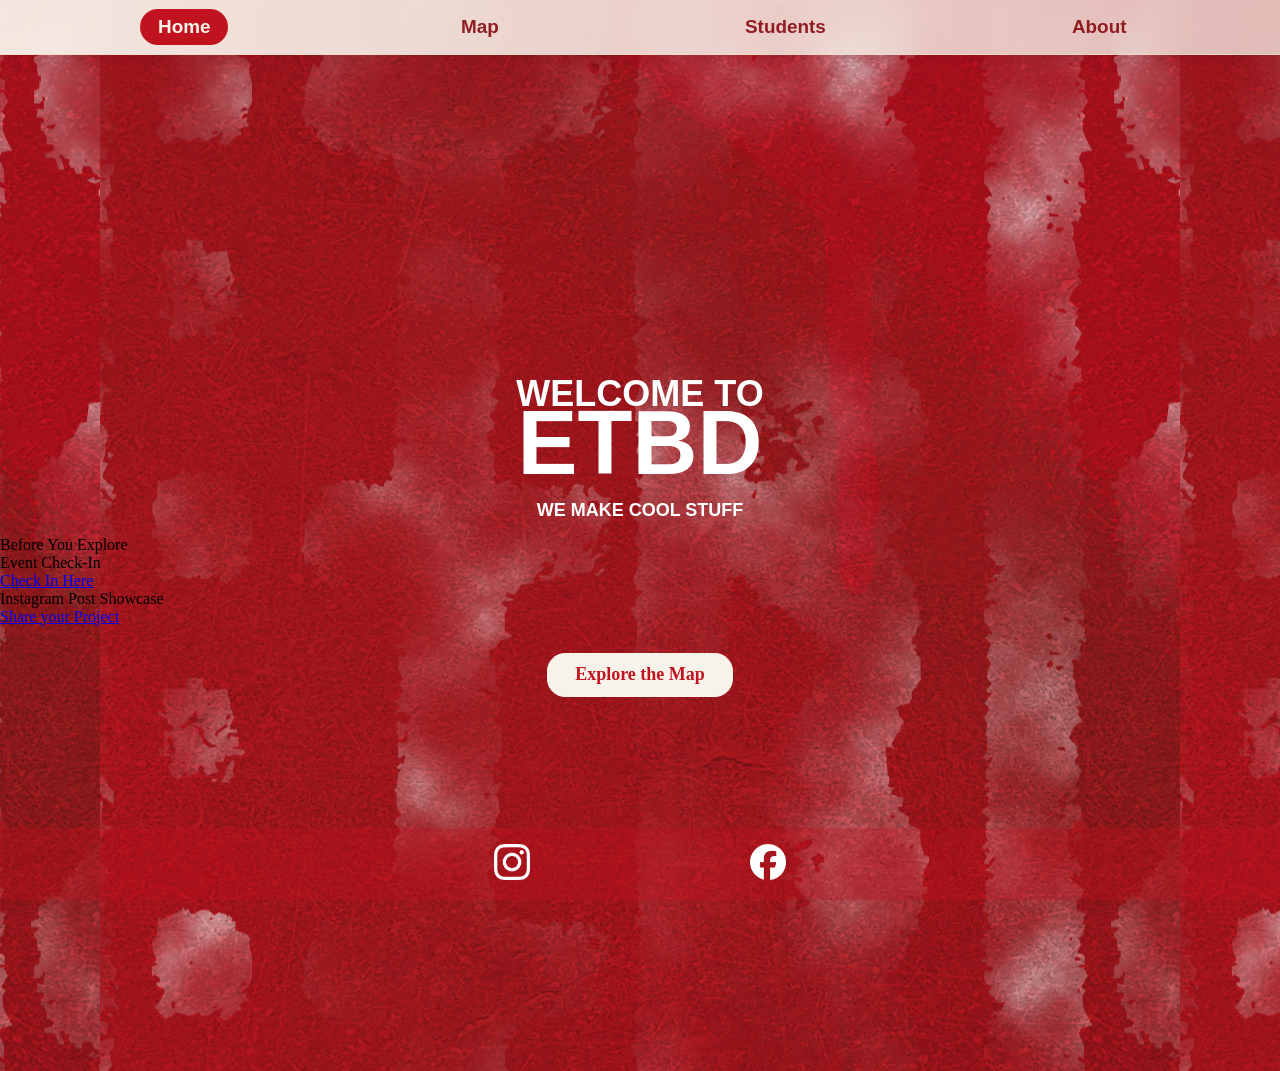
==== commit c8adc1c5: "added links on home page" ====
--- a/index.html
+++ b/index.html
@@ -43,6 +43,26 @@
         </div>
     </div>
 
+
+<div class="homeLinksCard">
+    <div class="homeLinksTitle">Before You Explore</div>
+    
+    <div class="homeLinkItem">
+        <div class="homeLinkLabel">Event Check-In</div>
+        <a href="https://docs.google.com/forms/d/1D2HYz9ed_ILV8TLLqUO8bffHyYlNYxWd59dJfTVcyK4/viewform?edit_requested=true&embedded=true" target="_blank">
+            Check In Here
+        </a>
+    </div>
+
+    <div class="homeLinkItem">
+        <div class="homeLinkLabel">Instagram Post Showcase</div>
+        <a href="https://docs.google.com/forms/d/e/1FAIpQLSdV9cLhLncEtPwNvlIvVVVgWW2L2VrUr2bzjmzdOdO4sL8mnQ/viewform?usp=dialog" target="_blank">
+            Share your Project
+        </a>
+    </div>
+</div>
+  
+  
 <div class="ctaButton" onclick="pageLocation('map')">Explore the Map</div>    
     <div class="footerHolder">
         <div class="footer">
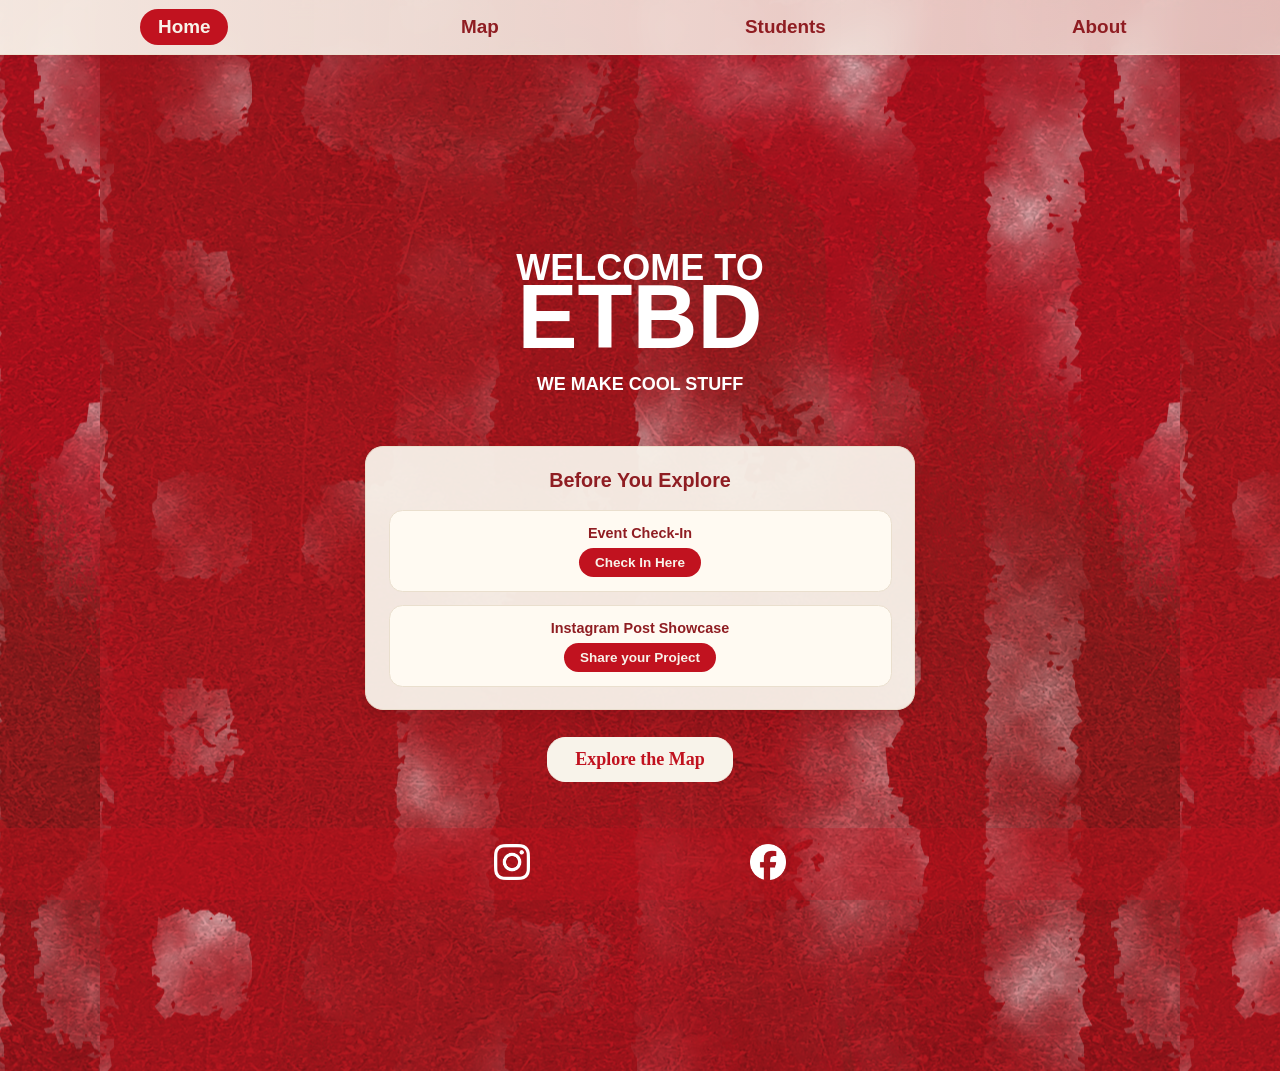
==== commit 50639579: "Update index.html added favicon" ====
--- a/index.html
+++ b/index.html
@@ -16,6 +16,8 @@
     <meta name="viewport" content="width=device-width, initial-scale=1.0">
     <title>Home | ETBD Expo</title>
     <link rel="stylesheet" href="styles.css">
+  <link rel="icon" type="image/png" href="img/expo-logo.png">
+
 </head>
 <body>
 
--- a/styles.css
+++ b/styles.css
@@ -71,7 +71,7 @@
     font-weight: 800;
     text-align: center;
     width: 100%;
-    margin-top: 32vh;
+    margin-top: 18vh;
     font-size: 4vh;
     line-height: 5.5vh;
 }
@@ -813,4 +813,62 @@
         width: 180px !important;
         height: 180px !important;
     }
-}+}
+
+
+.homeLinksCard {
+    width: 85%;
+    max-width: 550px;
+    margin: 4vh auto 3vh auto;
+    background-color: rgba(248, 243, 234, 0.95);
+    border: 0.1vh solid #eadfce;
+    border-radius: 2vh;
+    padding: 2.5vh;
+    box-sizing: border-box;
+    box-shadow: 0 1vh 2vh rgba(0,0,0,0.08);
+    text-align: center;
+    font-family: Arial, Helvetica, sans-serif;
+}
+
+.homeLinksTitle {
+    font-size: 2.2vh;
+    font-weight: 800;
+    color: #8f1d22;
+    margin-bottom: 2vh;
+}
+
+.homeLinkItem {
+    background-color: #fffaf2;
+    border: 0.1vh solid #eadfce;
+    border-radius: 1.5vh;
+    padding: 1.5vh;
+    margin-bottom: 1.5vh;
+}
+
+.homeLinkItem:last-child {
+    margin-bottom: 0;
+}
+
+.homeLinkLabel {
+    font-size: 1.6vh;
+    font-weight: 700;
+    color: #8f1d22;
+    margin-bottom: 0.8vh;
+}
+
+.homeLinkItem a {
+    display: inline-block;
+    padding: 0.8vh 1.8vh;
+    border-radius: 999px;
+    background-color: #c1121f;
+    color: #f8f3ea;
+    text-decoration: none;
+    font-size: 1.5vh;
+    font-weight: 700;
+    transition: all 0.2s ease;
+}
+
+.homeLinkItem a:hover {
+    background-color: #8f1d22;
+    transform: translateY(-0.1vh);
+}
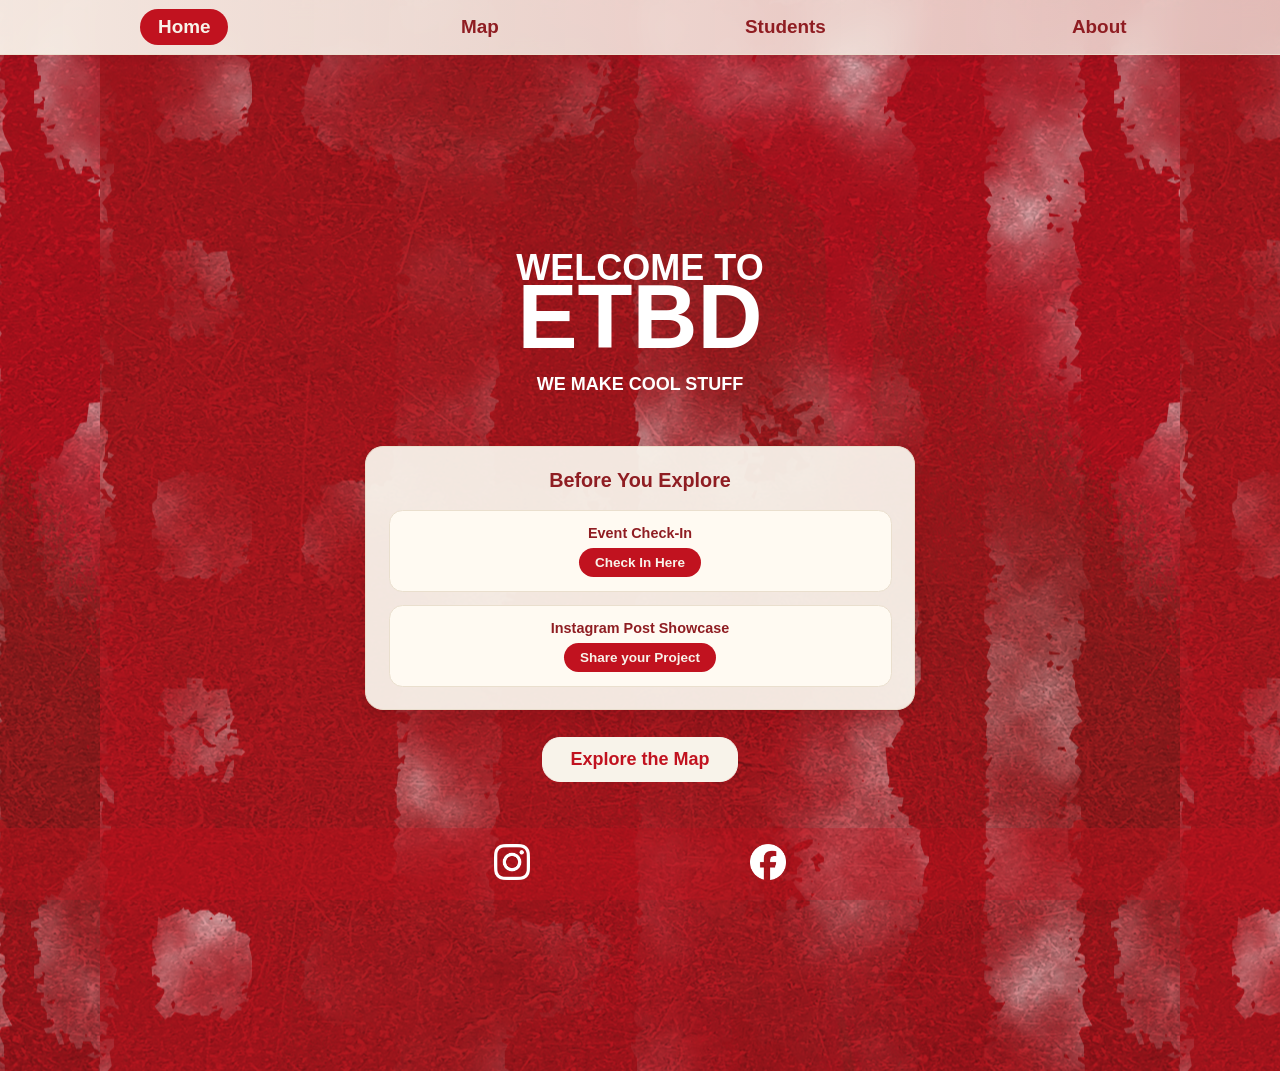
==== commit f87a76b5: "Add Google Fonts link to about.html, index.html, map.html, and students.html" ====
--- a/index.html
+++ b/index.html
@@ -17,6 +17,7 @@
     <title>Home | ETBD Expo</title>
     <link rel="stylesheet" href="styles.css">
   <link rel="icon" type="image/png" href="img/expo-logo.png">
+  <link href="https://fonts.googleapis.com/css2?family=Barlow+Semi+Condensed:wght@400;600;700;900&display=swap" rel="stylesheet">
 
 </head>
 <body>
--- a/styles.css
+++ b/styles.css
@@ -206,6 +206,7 @@
     transition: transform 0.2s ease, box-shadow 0.2s ease;
 }
 
+
 .class:hover {
     transform: translateY(-0.3vh);
     box-shadow: 0 0.8vh 2vh rgba(0,0,0,0.12);
@@ -223,6 +224,15 @@
     padding-top: 2vh;
     margin-bottom: 10vh;
     padding: 4vh 0;
+}
+
+.student{
+    background-color: #F2F2F2;
+    border-radius: 2vh;
+    margin-bottom: 1vh;
+    padding: 1vh;
+    width: fit-content;
+    padding-right: 10vh;
 }
 
 .search {
@@ -370,6 +380,15 @@
 }
 .student .other::before{
     background-color: #2a2a2a;
+    width: 1vh;
+    height: 1vh;
+    border-radius: 0.5vh;
+    content: "";
+    display: inline-block;
+    margin-right: 1vh;
+}
+.student .lobby::before{
+    background-color: #9dd9e1;
     width: 1vh;
     height: 1vh;
     border-radius: 0.5vh;
@@ -591,6 +610,7 @@
     display: block;
     width: fit-content;
     margin: 3vh auto;
+    font-family: Arial, Helvetica, sans-serif;
 }
 
 .about {
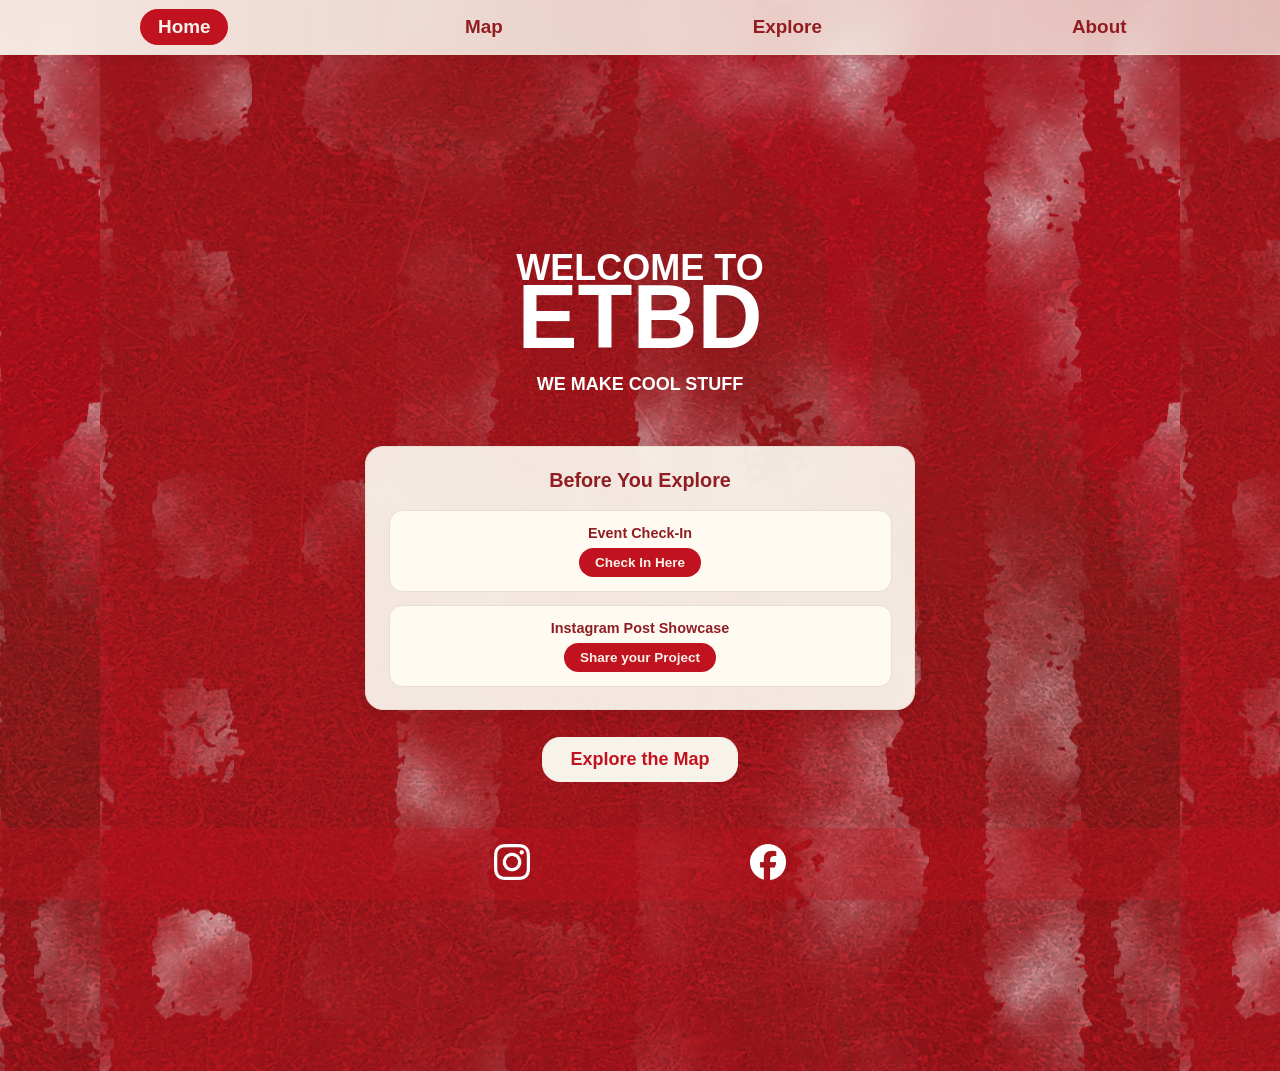
==== commit 94b5dd42: "map and carousel and explore Co-authored-by: Copilot <copilot@github.com>" ====
--- a/index.html
+++ b/index.html
@@ -31,7 +31,7 @@
                 Map
             </li>
             <li onclick="pageLocation('students')">
-                Students
+                Explore
             </li>
             <li onclick="pageLocation('about')">
                 About
--- a/styles.css
+++ b/styles.css
@@ -7,6 +7,7 @@
     background-color: #c1121f;
     padding-top: 9vh;
     padding-bottom: 10vh;
+    font-family: 'Barlow Semi Condensed', sans-serif;
 }
 
 .navigationBar {
@@ -44,7 +45,7 @@
     list-style: none;
     padding: 0.8vh 1.5vh;
     border-radius: 999px;
-    font-family: Arial, Helvetica, sans-serif;
+    font-family: 'Barlow Semi Condensed', sans-serif;
     font-size: 2.1vh;
     font-weight: 700;
     color: #8f1d22;
@@ -67,7 +68,7 @@
 
 .welcome{
     color: #ffffff;
-    font-family: Arial, Helvetica, sans-serif;
+    font-family: 'Barlow Semi Condensed', sans-serif;
     font-weight: 800;
     text-align: center;
     width: 100%;
@@ -78,46 +79,48 @@
 
 .welcome span{
     font-size: 10vh;
+    font-weight: 900;
 }
 
 .weMakeCoolStuff{
     font-size: 2vh;
-    animation: weMakeCoolStuff 2s infinite;
+    font-family: 'Barlow Semi Condensed', sans-serif;
+    animation: linear weMakeCoolStuff infinite 4s;
 }
 
 @keyframes weMakeCoolStuff{
     0%{
-        font-family: Arial, Helvetica, sans-serif;
+        font-family: 'Barlow Semi Condensed', sans-serif;
     }
     10%{
-        font-family: 'Courier New', Courier, monospace;
+        font-family:'Gill Sans', 'Gill Sans MT', Calibri, 'Trebuchet MS', sans-serif;
     }
     20%{
-        font-family: 'Trebuchet MS', 'Lucida Sans Unicode', 'Lucida Grande', 'Lucida Sans', Arial, sans-serif;
+        font-family:'Franklin Gothic Medium', 'Arial Narrow', Arial, sans-serif;
     }
     30%{
-        font-family: Georgia, 'Times New Roman', Times, serif;
+        font-family:'Gill Sans', 'Gill Sans MT', Calibri, 'Trebuchet MS', sans-serif;
     }
     40%{
-        font-family: Cambria, Cochin, Georgia, Times, 'Times New Roman', serif;
+        font-family:'Lucida Sans', 'Lucida Sans Regular', 'Lucida Grande', 'Lucida Sans Unicode', Geneva, Verdana, sans-serif;
     }
     50%{
-        font-family: 'Segoe UI', Tahoma, Geneva, Verdana, sans-serif;
+        font-family:'Times New Roman', Times, serif;
     }
     60%{
-        font-family: 'Lucida Sans', 'Lucida Sans Regular', 'Lucida Grande', 'Lucida Sans Unicode', Geneva, Verdana, sans-serif;
+        font-family:'Trebuchet MS', 'Lucida Sans Unicode', 'Lucida Grande', 'Lucida Sans', Arial, sans-serif;
     }
     70%{
-        font-family: 'Franklin Gothic Medium', 'Arial Narrow', Arial, sans-serif;
+        font-family:Arial, Helvetica, sans-serif;
     }
     80%{
-        font-family: Impact, Haettenschweiler, 'Arial Narrow Bold', sans-serif;
+        font-family:Cambria, Cochin, Georgia, Times, 'Times New Roman', serif;
     }
     90%{
-        font-family: 'Gill Sans', 'Gill Sans MT', Calibri, 'Trebuchet MS', sans-serif;
+        font-family:Georgia, 'Times New Roman', Times, serif;
     }
     100%{
-        font-family: Cambria, Cochin, Georgia, Times, 'Times New Roman', serif;
+        font-family:Verdana, Geneva, Tahoma, sans-serif;
     }
 }
 
@@ -142,7 +145,7 @@
     border: 0.2vh solid #ffffff;
     border-radius: 2vh;
     color: white;
-    font-family: Arial, Helvetica, sans-serif;
+    font-family: 'Barlow Semi Condensed', sans-serif;
     text-align: center;
     box-sizing: border-box;
 }
@@ -187,11 +190,12 @@
 
 .class .title{
     font-size: 2.2vh;
-    font-weight: 800;
+    font-weight: 900;
     color: #c1121f;
     margin-bottom: 1vh;
     padding-bottom: 0.5vh;
     border-bottom: 0.2vh solid #f0f0f0;
+    font-family: 'Barlow Semi Condensed', sans-serif;
 }
 
 .class{
@@ -216,7 +220,7 @@
     width: 80%;
     margin-left: 10%;
     color: #000000;
-    font-family: Arial, Helvetica, sans-serif;
+    font-family: 'Barlow Semi Condensed', sans-serif;
     margin-top: 10vh;
     background-color: #f8f3ea;
     border-radius: 1vh;
@@ -227,7 +231,7 @@
 }
 
 .student{
-    background-color: #F2F2F2;
+    background-color: #ffffff;
     border-radius: 2vh;
     margin-bottom: 1vh;
     padding: 1vh;
@@ -257,9 +261,10 @@
 
 .students .title{
     text-align: center;
-    font-weight: 800;
+    font-weight: 900;
     padding-right: 4vh;
     padding-left: 4vh;
+    font-family: 'Barlow Semi Condensed', sans-serif;
 }
 
 .studentList {
@@ -398,12 +403,13 @@
 }
 .about .title{
     font-size: 4vh;
-    font-weight: 700;
+    font-weight: 900;
     margin-bottom: 1vh;
     color: #c1121f;
     background-color: #ffffff;
     width: fit-content;
     padding: 0.4vh;
+    font-family: 'Barlow Semi Condensed', sans-serif;
 }
 
 .section{
@@ -460,7 +466,7 @@
     width: 90%;
     margin-left: 5%;
     margin-top: 12vh;
-    font-family: Arial, Helvetica, sans-serif;
+    font-family: 'Barlow Semi Condensed', sans-serif;
 }
 
 .mapHeader{
@@ -610,7 +616,7 @@
     display: block;
     width: fit-content;
     margin: 3vh auto;
-    font-family: Arial, Helvetica, sans-serif;
+    font-family: 'Barlow Semi Condensed', sans-serif;
 }
 
 .about {
@@ -641,7 +647,7 @@
     width: 90%;
     margin-left: 5%;
     margin-top: 12vh;
-    font-family: Arial, Helvetica, sans-serif;
+    font-family: 'Barlow Semi Condensed', sans-serif;
 }
 
 .aboutHeader{
@@ -847,7 +853,7 @@
     box-sizing: border-box;
     box-shadow: 0 1vh 2vh rgba(0,0,0,0.08);
     text-align: center;
-    font-family: Arial, Helvetica, sans-serif;
+    font-family: 'Barlow Semi Condensed', sans-serif;
 }
 
 .homeLinksTitle {
